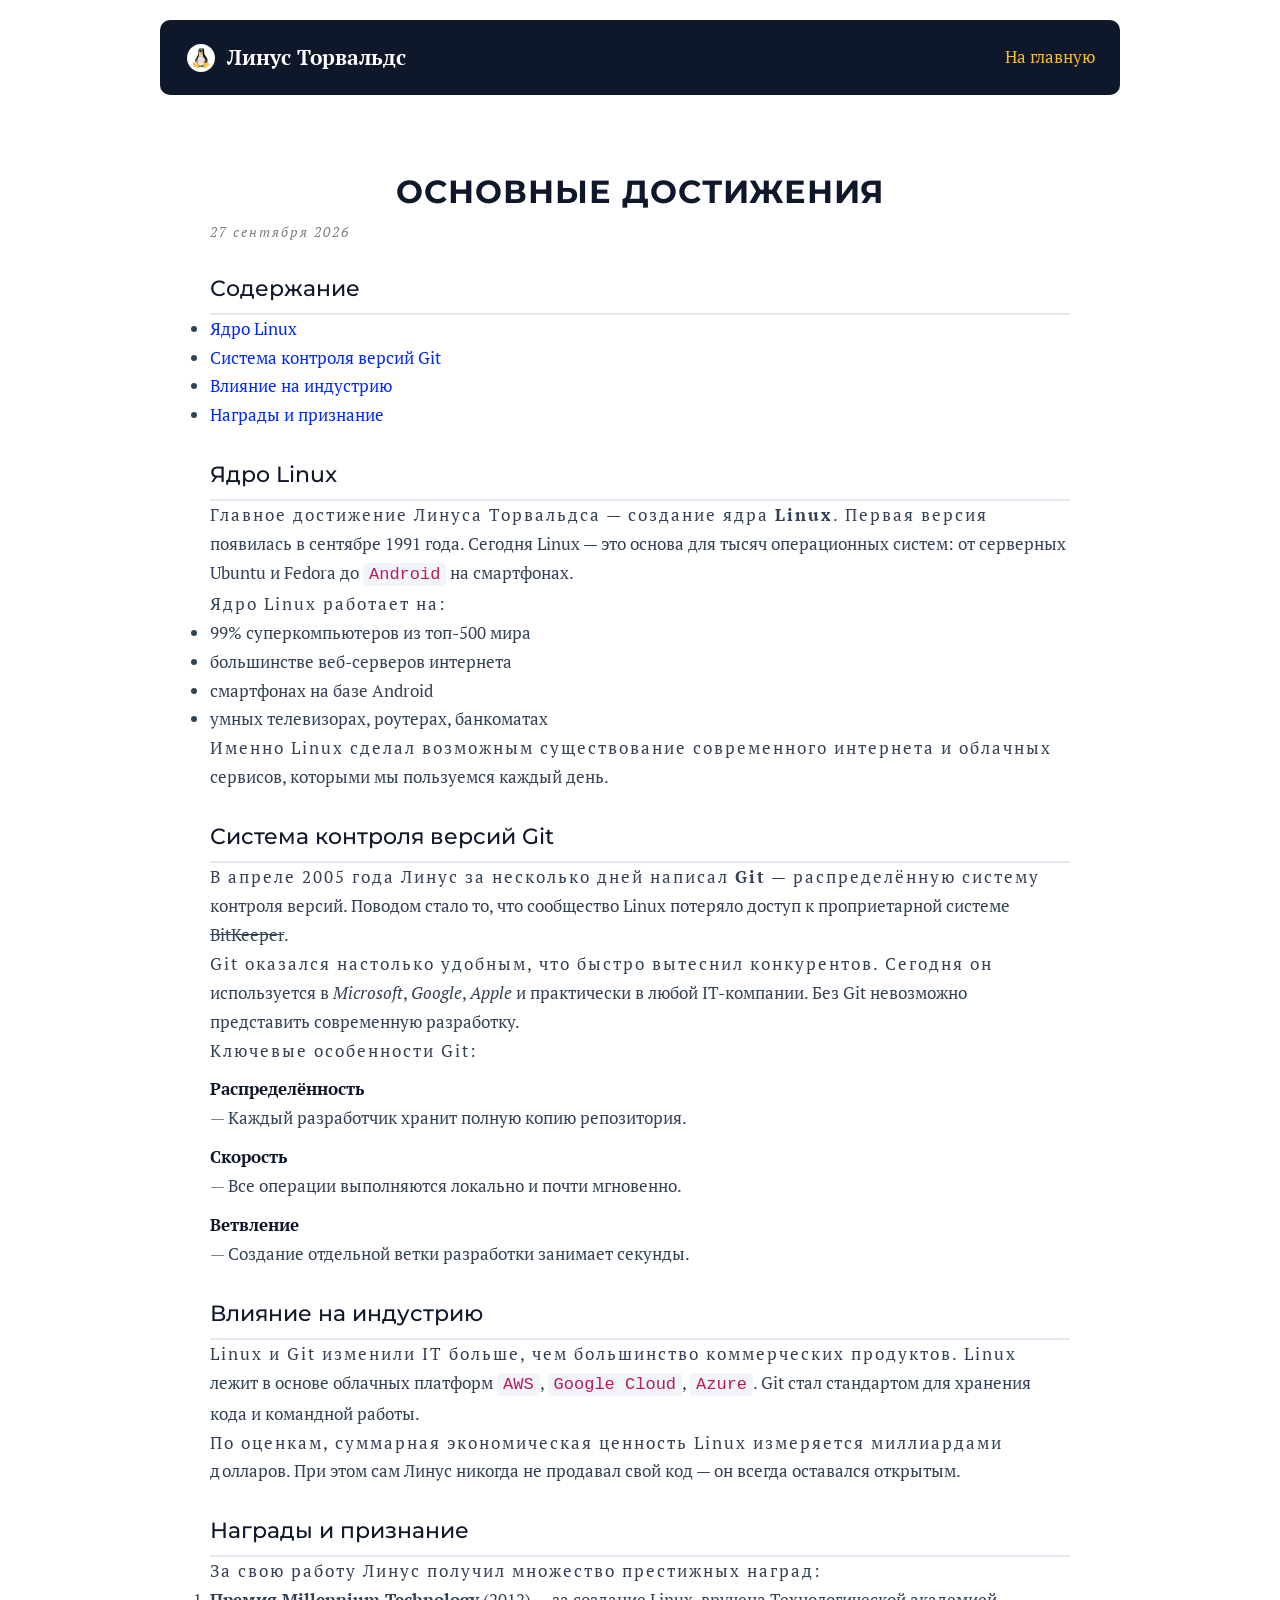
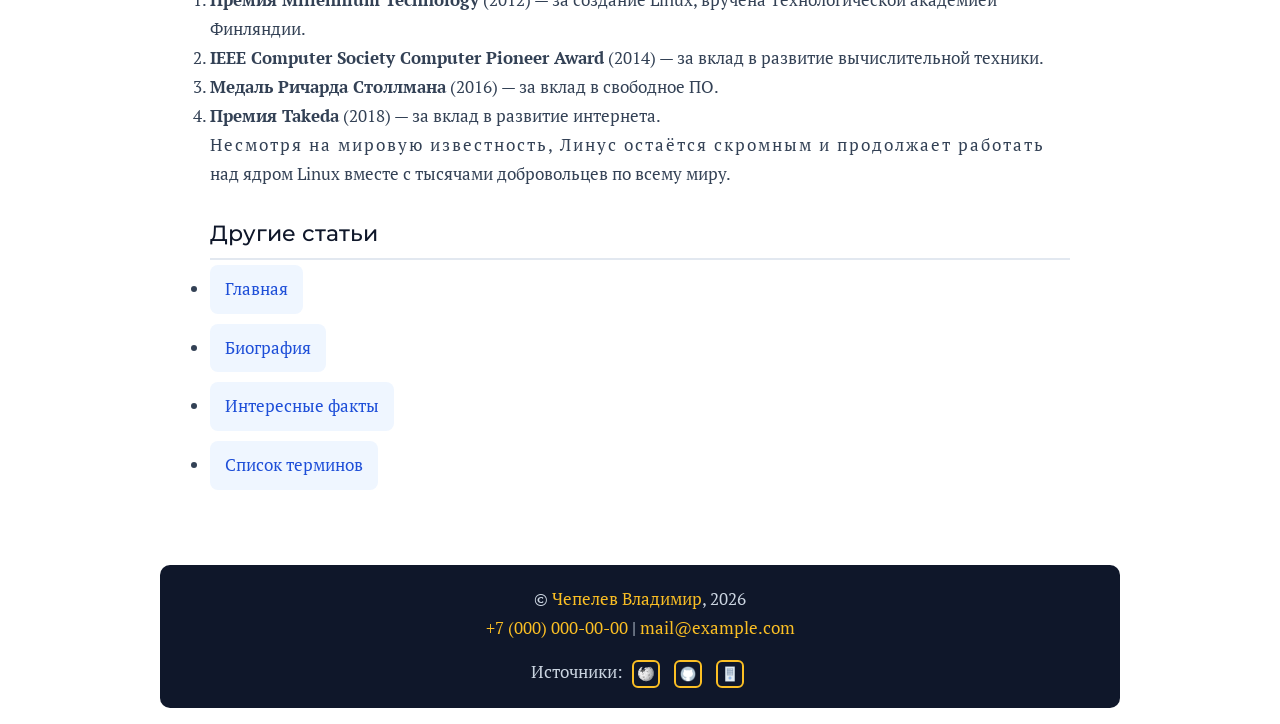
==== achievements.html @ d01ec04a "Add files via upload" ====
<!DOCTYPE html>
<html lang="ru">

<head>
    <meta charset="UTF-8">
    <meta name="viewport" content="width=device-width, initial-scale=1.0">
    <title>Достижения — Линус Торвальдс</title>
    <link rel="preconnect" href="https://fonts.googleapis.com">
    <link rel="preconnect" href="https://fonts.gstatic.com" crossorigin>
    <link
        href="https://fonts.googleapis.com/css2?family=Montserrat:wght@500;700&family=PT+Serif:ital,wght@0,400;0,700;1,400&display=swap"
        rel="stylesheet">
    <link rel="icon" href="img/favicon.png" type="image/png">
    <link rel="stylesheet" href="css/style.css">
</head>

<body>

    <header class="header">
        <div class="logo">
            <img src="img/linux-head.svg" alt="Линукс иконка">
            <span>Линус Торвальдс</span>
        </div>
        <nav>
            <a href="index.html">На главную</a>
        </nav>
    </header>

    <main>
        <article>
            <h1>Основные достижения</h1>
            <p class="date"><time datetime="2026-09-27">27 сентября 2026</time></p>

            <h2>Содержание</h2>
            <ul>
                <li><a href="#linux">Ядро Linux</a></li>
                <li><a href="#git">Система контроля версий Git</a></li>
                <li><a href="#impact">Влияние на индустрию</a></li>
                <li><a href="#awards">Награды и признание</a></li>
            </ul>

            <h2 id="linux">Ядро Linux</h2>
            <p>
                Главное достижение Линуса Торвальдса — создание ядра <strong>Linux</strong>.
                Первая версия появилась в <time datetime="1991-09-17">сентябре 1991 года</time>.
                Сегодня Linux — это основа для тысяч операционных систем: от серверных Ubuntu
                и Fedora до <code>Android</code> на смартфонах.
            </p>
            <p>
                Ядро Linux работает на:
            </p>
            <ul>
                <li>99% суперкомпьютеров из топ-500 мира</li>
                <li>большинстве веб-серверов интернета</li>
                <li>смартфонах на базе Android</li>
                <li>умных телевизорах, роутерах, банкоматах</li>
            </ul>
            <p>
                Именно Linux сделал возможным существование современного интернета и облачных
                сервисов, которыми мы пользуемся каждый день.
            </p>

            <h2 id="git">Система контроля версий Git</h2>
            <p>
                В <time datetime="2005-04-07">апреле 2005 года</time> Линус за несколько дней написал
                <strong>Git</strong> — распределённую систему контроля версий. Поводом стало то, что
                сообщество Linux потеряло доступ к проприетарной системе <del>BitKeeper</del>.
            </p>
            <p>
                Git оказался настолько удобным, что быстро вытеснил конкурентов. Сегодня он используется
                в <em>Microsoft</em>, <em>Google</em>, <em>Apple</em> и практически в любой IT-компании.
                Без Git невозможно представить современную разработку.
            </p>
            <p>
                Ключевые особенности Git:
            </p>
            <dl>
                <dt>Распределённость</dt>
                <dd>Каждый разработчик хранит полную копию репозитория.</dd>

                <dt>Скорость</dt>
                <dd>Все операции выполняются локально и почти мгновенно.</dd>

                <dt>Ветвление</dt>
                <dd>Создание отдельной ветки разработки занимает секунды.</dd>
            </dl>

            <h2 id="impact">Влияние на индустрию</h2>
            <p>
                Linux и Git изменили IT больше, чем большинство коммерческих продуктов. Linux лежит
                в основе облачных платформ <code>AWS</code>, <code>Google Cloud</code>, <code>Azure</code>.
                Git стал стандартом для хранения кода и командной работы.
            </p>
            <p>
                По оценкам, суммарная экономическая ценность Linux измеряется миллиардами долларов.
                При этом сам Линус никогда не продавал свой код — он всегда оставался открытым.
            </p>

            <h2 id="awards">Награды и признание</h2>
            <p>
                За свою работу Линус получил множество престижных наград:
            </p>
            <ol>
                <li>
                    <strong>Премия Millennium Technology</strong> (2012) — за создание Linux,
                    вручена Технологической академией Финляндии.
                </li>
                <li>
                    <strong>IEEE Computer Society Computer Pioneer Award</strong> (2014) —
                    за вклад в развитие вычислительной техники.
                </li>
                <li>
                    <strong>Медаль Ричарда Столлмана</strong> (2016) — за вклад в свободное ПО.
                </li>
                <li>
                    <strong>Премия Takeda</strong> (2018) — за вклад в развитие интернета.
                </li>
            </ol>
            <p>
                Несмотря на мировую известность, Линус остаётся скромным и продолжает работать
                над ядром Linux вместе с тысячами добровольцев по всему миру.
            </p>
        </article>

        <section>
            <h2>Другие статьи</h2>
            <ul>
                <li><a href="index.html" class="card">Главная</a></li>
                <li><a href="biography.html" class="card">Биография</a></li>
                <li><a href="facts.html" class="card">Интересные факты</a></li>
                <li><a href="terms.html" class="card">Список терминов</a></li>
            </ul>
        </section>
    </main>

    <footer class="footer">
        <p>
            &copy; <a href="https://github.com/Tinnarion">Чепелев Владимир</a>, 2026
        </p>
        <p>
            <a href="tel:+70000000000">+7 (000) 000-00-00</a> |
            <a href="mailto:mail@example.com">mail@example.com</a>
        </p>
        <p class="sources">
            Источники:
            <a href="https://ru.wikipedia.org/wiki/Линус_Торвальдс" title="Статья о Линусе Торвальдсе в Википедии"><img
                    src="img/wikipedia.svg" alt="Wikipedia"></a>
            <a href="https://github.com/torvalds" title="Профиль Линуса Торвальдса на GitHub"><img src="img/github.png"
                    alt="GitHub"></a>
            <a href="https://www.kernel.org/" title="Официальный сайт ядра Linux"><img src="img/server.png"
                    alt="Kernel.org"></a>
        </p>
    </footer>

</body>

</html>
---- css/style.css ----
* {
    margin: 0;
    padding: 0;
    box-sizing: border-box;
}

body {
    font-family: 'PT Serif', Georgia, serif; /*НАСТРОЙКИ ШРИФТА ДЛЯ ОСНОВНОГО ТЕКСТА*/
    font-size: 17px;
    line-height: 1.7;
    color: #334155;
    max-width: 1000px;
    margin: 0 auto;
    padding: 20px;
}

.header {
    background: #0f172a;
    color: white;
    padding: 20px 25px;
    border-radius: 10px;
    margin-bottom: 20px;
    display: flex;
    justify-content: space-between;
    align-items: center;
}

main {
    background: white;
    padding: 50px;
    border-radius: 10px;
    margin-bottom: 20px;
}

h1, h2, h3 {
    font-family: 'Montserrat', Arial, sans-serif;
    color: #0f172a;
}

h1 {
    font-size: 2rem; /*ИЗМЕНЁННЫЕ ПРАВИЛА ЗАГОЛОВКОВ*/
    font-weight: 700;
    text-transform: uppercase;
    text-decoration: none;
    letter-spacing: 1px;
    text-align: center;
}

h2 {
    font-size: 1.4rem;
    font-weight: 500;
    font-style: normal;
    text-transform: none;
    border-bottom: 2px solid #e2e8f0;
    padding-bottom: 6px;
    margin-top: 25px;
}

h3 {
    font-size: 1.1rem;
    font-weight: 500;
    color: #334155;
}

.date {
    color: gray;
    font-size: 14px;
    font-style: italic;
}

.quote {
    background: #f8fafc;
    border-left: 5px solid #2563eb;
    padding: 15px;
    margin: 20px 0;
    font-style: italic;
}

.quote cite {
    display: block;
    color: gray;
    font-size: 14px;
    font-style: normal;
    margin-top: 8px;
}

.figure {
    text-align: center;
    margin: 20px 0;
}

.figure img {
    max-width: 400px;
    width: 100%;
    border: 3px solid #0f172a;
    border-radius: 10px;
    box-shadow: 0 4px 10px rgba(0, 0, 0, 0.2);
}

.figure figcaption {
    color: gray;
    font-size: 14px;
    font-style: italic;
    margin-top: 5px;
}

.portrait {
    display: block;
    max-width: 250px;
    margin: 0 auto 20px;
    border: 3px solid #0f172a;
    border-radius: 10px;
    box-shadow: 0 4px 10px rgba(0, 0, 0, 0.2);
}

dl {
    margin-bottom: 15px;
}

dt {
    font-weight: bold;
    color: #0f172a;
    margin-top: 10px;
}

dd {
    margin-left: 0;
    color: #334155;
}

dd::before {
    content: "— ";
    color: gray;
}

code {
    background: #f1f5f9;
    padding: 2px 6px;
    border-radius: 4px;
    font-family: monospace;
    color: #be185d;
}

kbd {
    background: #1e293b;
    color: white;
    padding: 2px 6px;
    border-radius: 4px;
    font-family: monospace;
}

.card {
    display: inline-block;
    padding: 10px 15px;
    background: #eff6ff;
    color: #1d4ed8;
    border-radius: 8px;
    text-decoration: none;
    margin: 5px 0;
}

.footer {
    background: #0f172a;
    color: #cbd5e1;
    text-align: center;
    padding: 20px;
    border-radius: 10px;
}

.sources {
    margin-top: 15px;
}

.sources img {
    width: 28px;
    height: 28px;
    vertical-align: middle;
    margin: 0 5px;
}

.logo {
    display: flex;
    align-items: center;
    gap: 10px;
    font-size: 1.3rem;
    font-weight: bold;
}

.logo img {
    width: 32px;
    height: 32px;
    object-fit: contain;
}

/*ИЗМЕНЕНИЯ ДЛЯ ВТОРОЙ ПРАКТИЧЕСКОЙ РАБОТЫ*/
/*ССЫЛКИ*/
a {
    color: #0026ff;
    text-decoration: none;
}

.header a {
    color: #fbbf24;
    text-decoration: none;
    margin-left: 15px;
}

.footer a {
    color: #fbbf24;
    text-decoration: none;
}

/*ДЕЙСТВИЯ С ССЫЛКАМИ*/
a:hover {
    color: #3554ff;
    text-decoration: underline;
}

a:focus {
    color: #3554ff;
    outline: auto darkcyan 2px;
    outline-offset: 3px;
}

.header a:hover {
    color: #f1ff76;
    text-decoration: underline;
}

.header a:focus {
    color: #f1ff76;
    outline: auto darkorange 2px;
    outline-offset: 3px;
}

.footer a:hover {
    color: #f1ff76;
    text-decoration: underline;
}

.footer a:focus {
    color: #f1ff76;
    outline: auto darkorange 2px;
    outline-offset: 3px;
}

#info a:hover {
    color: #ff004c;
    text-decoration: underline;
}

#info a:focus {
    color: #ff004c;
    outline: auto rgb(82, 0, 24) 2px;
    outline-offset: 3px;
}

/*ИНФОРМАЦИЯ*/
#info ul li:nth-child(even) .card {
    background-color: #ffefef;
    border-radius: 8px;
}

#info #terms::after {
    content: "Важно!";
    background: #ff6a6a;
    color: #ffffff;
    border: 2px solid #7f1d1d;
    padding: 3px 10px;
    border-radius: 20px;
    font-size: 0.75rem;
    font-weight: bold;
    text-transform: uppercase;
    letter-spacing: 0.5px;
    margin-left: 12px;
}

/*РАЗРЯЖЕННЫЙ ТЕКСТ*/
article p::first-line {
    letter-spacing: 2px;
}

/*ОФОРМЛЕНИЕ АНГЛИЙСКОГО*/
blockquote:lang(en) {
    font-style: italic;
    font-family: Georgia, serif;
    color: #64748b;
    border-left: 3px solid #cbd5e1;
    padding-left: 12px;
    margin: 15px 0;
}

/*ВВЕДЕНИЕ*/
#intro strong {
    color: #0f172a;
    font-size: 150%;
}

#intro em {
    color: #1d4ed8;
    text-shadow: 1px 1px 2px #0f172a;
}

/*РЕСУРСЫ В ПОДВАЛЕ*/
.footer .sources img {
    border: 2px solid #fbbf24;
    border-radius: 6px;
    padding: 4px;
    transition: 0.2s;
}

.footer .sources img:hover {
    border-color: #ffffff;
    background: #fbbf24;
}

/*ОТСТУП МЕЖДУ АБЗАЦАМИ И КАРТИНКОЙ*/
img+p,
figure+p {
    margin-top: 25px;
}
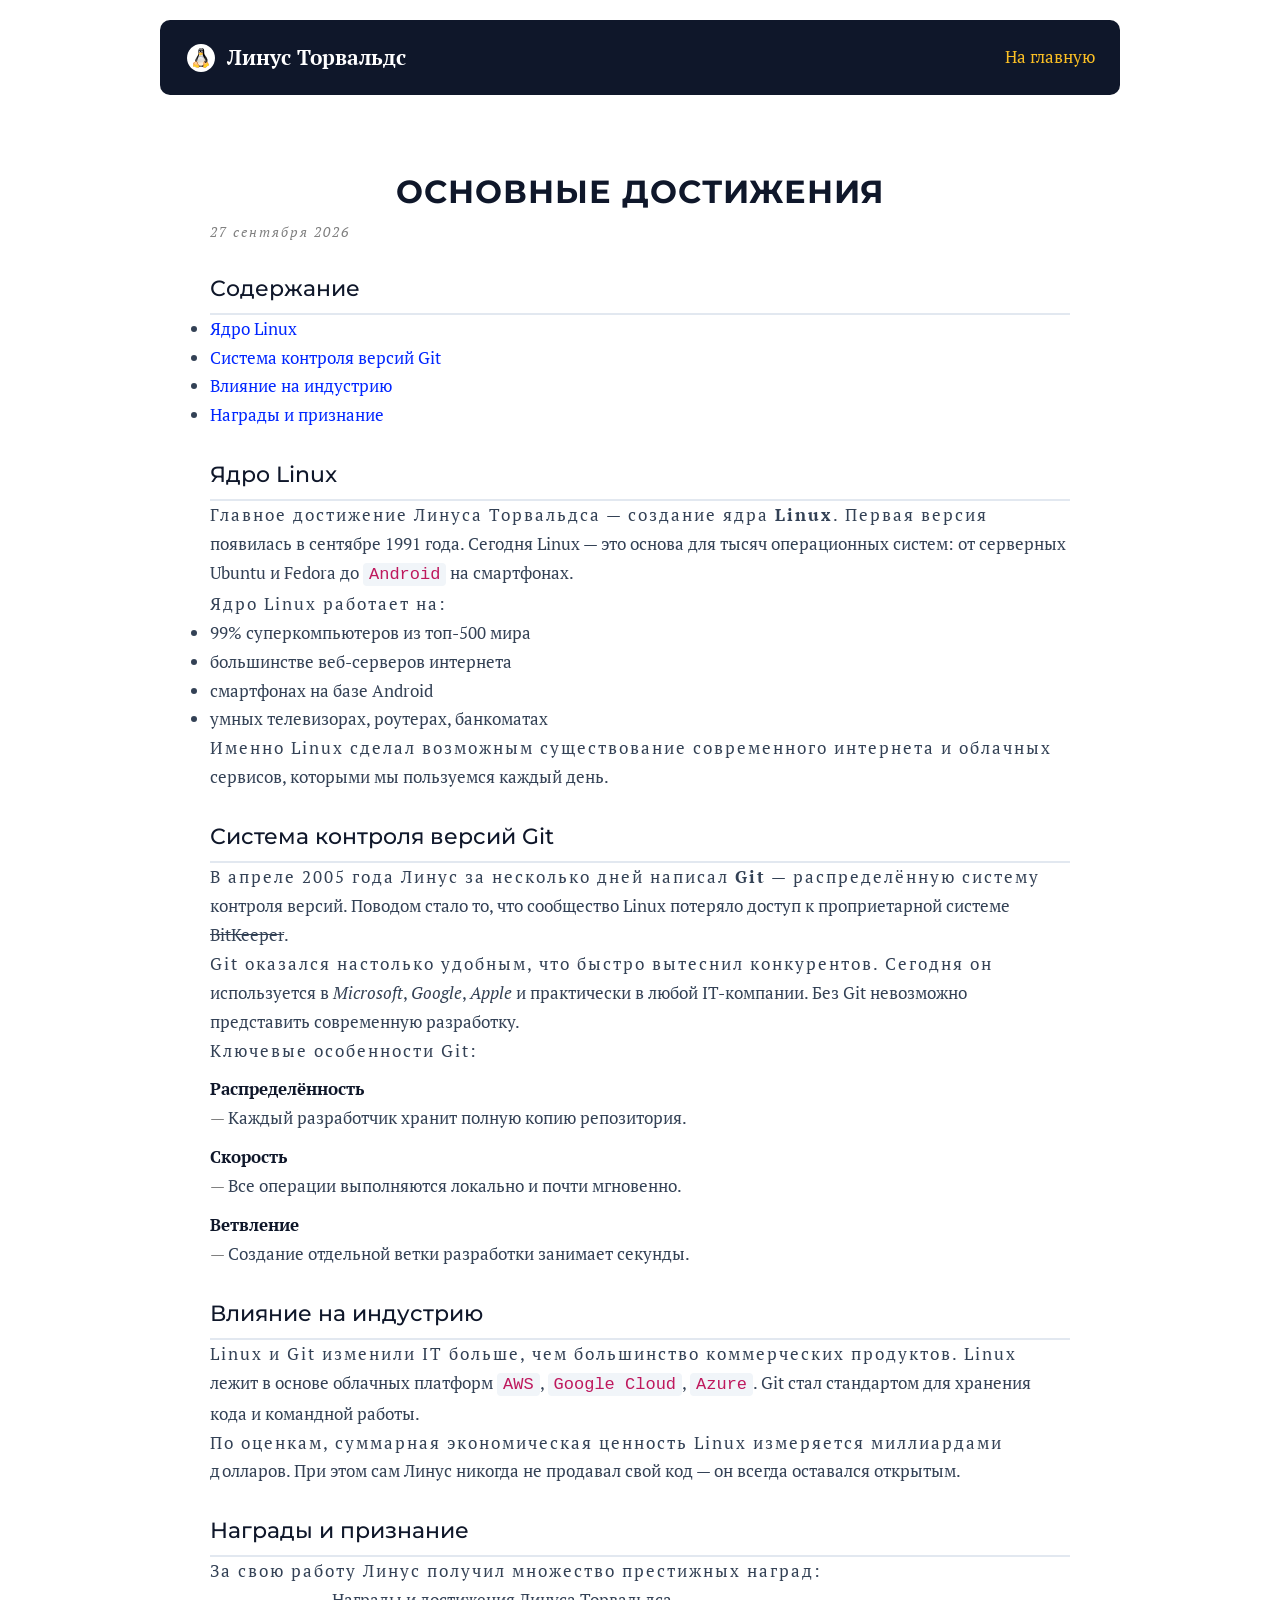
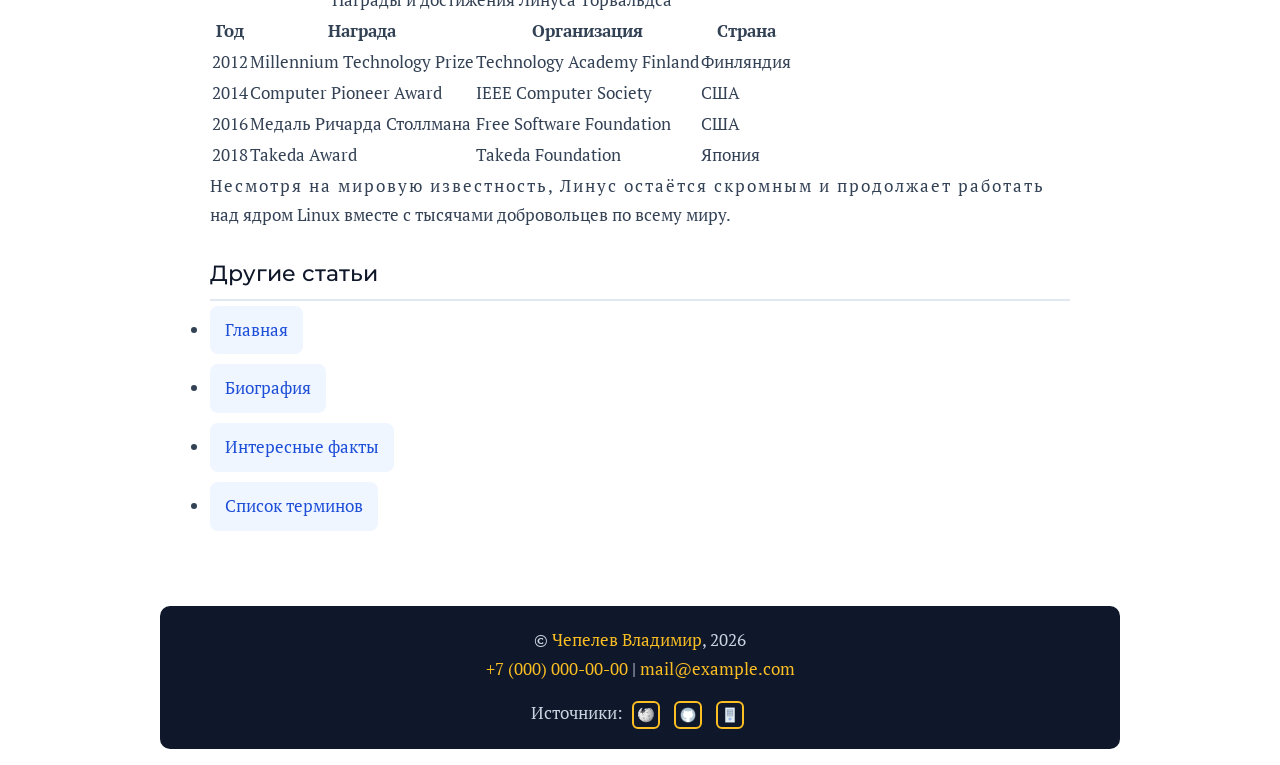
==== commit 0e67a65d: "Add files via upload" ====
--- a/achievements.html
+++ b/achievements.html
@@ -100,22 +100,40 @@
             <p>
                 За свою работу Линус получил множество престижных наград:
             </p>
-            <ol>
-                <li>
-                    <strong>Премия Millennium Technology</strong> (2012) — за создание Linux,
-                    вручена Технологической академией Финляндии.
-                </li>
-                <li>
-                    <strong>IEEE Computer Society Computer Pioneer Award</strong> (2014) —
-                    за вклад в развитие вычислительной техники.
-                </li>
-                <li>
-                    <strong>Медаль Ричарда Столлмана</strong> (2016) — за вклад в свободное ПО.
-                </li>
-                <li>
-                    <strong>Премия Takeda</strong> (2018) — за вклад в развитие интернета.
-                </li>
-            </ol>
+            
+            <table>
+                <caption>Награды и достижения Линуса Торвальдса</caption>
+                <tr>
+                    <th>Год</th>
+                    <th>Награда</th>
+                    <th>Организация</th>
+                    <th>Страна</th>
+                </tr>
+                <tr>
+                    <td>2012</td>
+                    <td>Millennium Technology Prize</td>
+                    <td>Technology Academy Finland</td>
+                    <td>Финляндия</td>
+                </tr>
+                <tr>
+                    <td>2014</td>
+                    <td>Computer Pioneer Award</td>
+                    <td>IEEE Computer Society</td>
+                    <td>США</td>
+                </tr>
+                <tr>
+                    <td>2016</td>
+                    <td>Медаль Ричарда Столлмана</td>
+                    <td>Free Software Foundation</td>
+                    <td>США</td>
+                </tr>
+                <tr>
+                    <td>2018</td>
+                    <td>Takeda Award</td>
+                    <td>Takeda Foundation</td>
+                    <td>Япония</td>
+                </tr>
+            </table>
             <p>
                 Несмотря на мировую известность, Линус остаётся скромным и продолжает работать
                 над ядром Linux вместе с тысячами добровольцев по всему миру.
